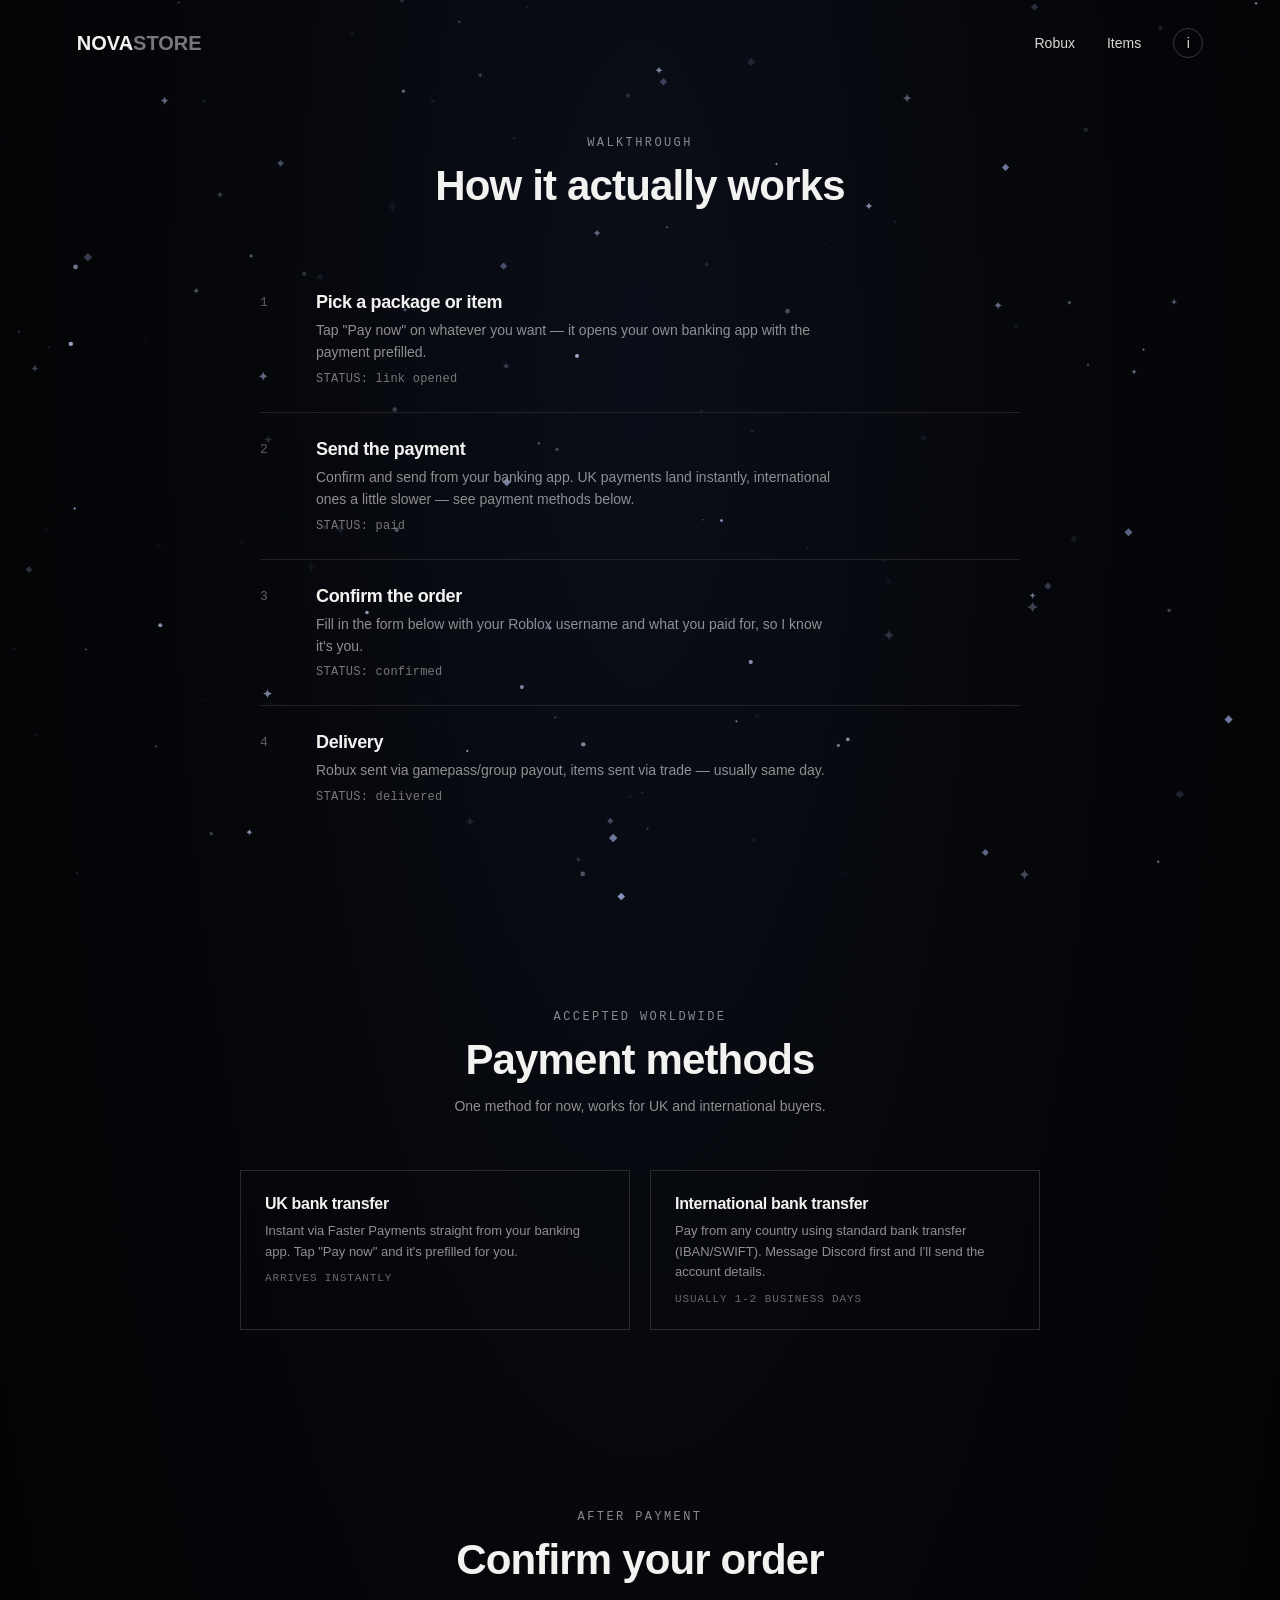
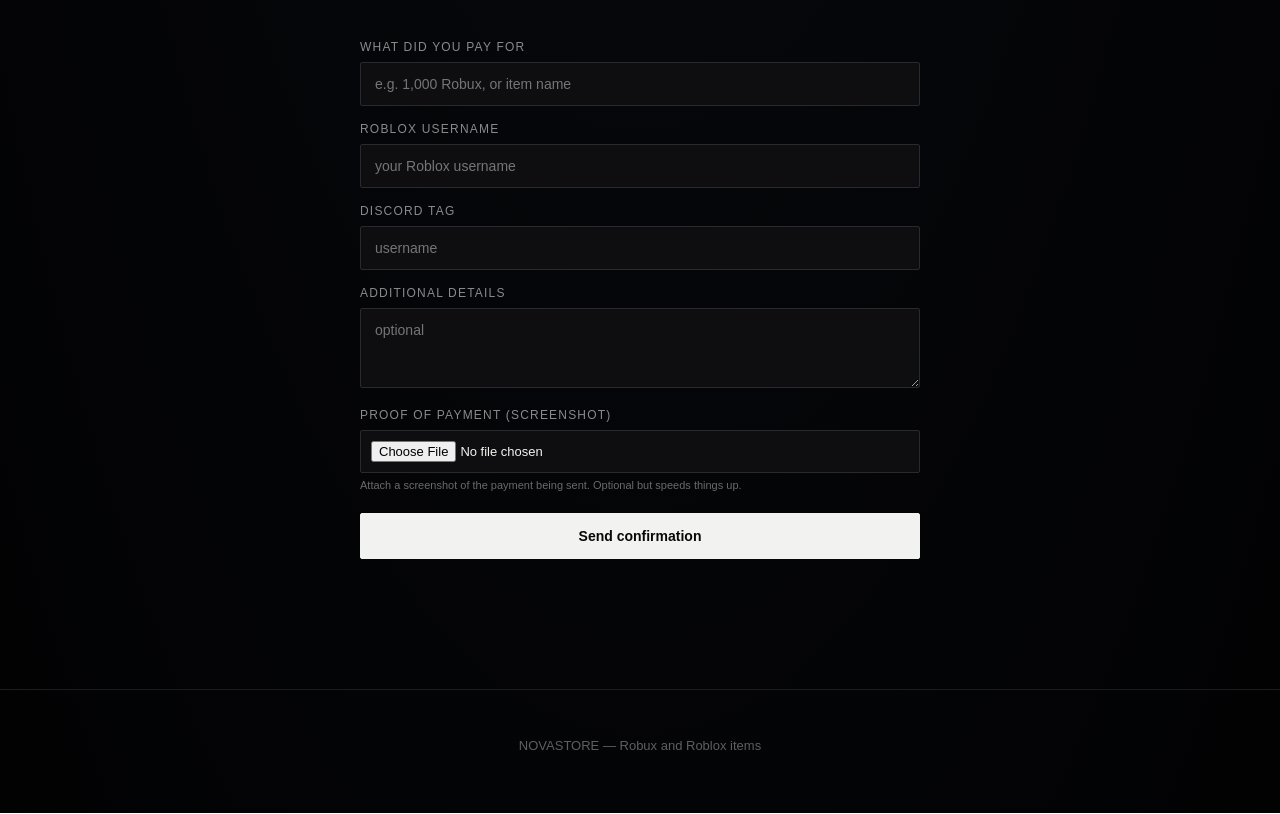
==== info.html @ 6e345270 "Add files via upload" ====
<!DOCTYPE html>
<html lang="en">
<head>
<meta charset="UTF-8">
<meta name="viewport" content="width=device-width, initial-scale=1.0">
<title>Info — NOVA STORE</title>
<link rel="stylesheet" href="style.css">
</head>
<body>

<canvas id="stars"></canvas>

<div class="content">

  <nav>
    <a href="index.html" class="logo">NOVA<span>STORE</span></a>
    <div class="links">
      <a href="robux.html">Robux</a>
      <a href="items.html">Items</a>
      <a href="info.html" class="info-icon" title="How it works & payment info">i</a>
    </div>
  </nav>

  <section id="how" style="padding-top:50px;">
    <div class="section-head">
      <div class="tag mono">Walkthrough</div>
      <h2>How it actually works</h2>
    </div>
    <div class="steps">
      <div class="step">
        <div class="n mono">1</div>
        <div>
          <h3>Pick a package or item</h3>
          <p>Tap "Pay now" on whatever you want — it opens your own banking app with the payment prefilled.</p>
          <div class="stat mono">STATUS: link opened</div>
        </div>
      </div>
      <div class="step">
        <div class="n mono">2</div>
        <div>
          <h3>Send the payment</h3>
          <p>Confirm and send from your banking app. UK payments land instantly, international ones a little slower — see payment methods below.</p>
          <div class="stat mono">STATUS: paid</div>
        </div>
      </div>
      <div class="step">
        <div class="n mono">3</div>
        <div>
          <h3>Confirm the order</h3>
          <p>Fill in the form below with your Roblox username and what you paid for, so I know it's you.</p>
          <div class="stat mono">STATUS: confirmed</div>
        </div>
      </div>
      <div class="step">
        <div class="n mono">4</div>
        <div>
          <h3>Delivery</h3>
          <p>Robux sent via gamepass/group payout, items sent via trade — usually same day.</p>
          <div class="stat mono">STATUS: delivered</div>
        </div>
      </div>
    </div>
  </section>

  <section id="payments">
    <div class="section-head">
      <div class="tag mono">Accepted worldwide</div>
      <h2>Payment methods</h2>
      <p>One method for now, works for UK and international buyers.</p>
    </div>
    <div class="pay-grid">
      <div class="pay-card">
        <h3>UK bank transfer</h3>
        <p>Instant via Faster Payments straight from your banking app. Tap "Pay now" and it's prefilled for you.</p>
        <span class="tagline mono">Arrives instantly</span>
      </div>
      <div class="pay-card">
        <h3>International bank transfer</h3>
        <p>Pay from any country using standard bank transfer (IBAN/SWIFT). Message Discord first and I'll send the account details.</p>
        <span class="tagline mono">Usually 1-2 business days</span>
      </div>
    </div>
  </section>

  <section id="confirm">
    <div class="section-head">
      <div class="tag mono">After payment</div>
      <h2>Confirm your order</h2>
    </div>
    <form id="orderForm">
      <div class="field">
        <label>What did you pay for</label>
        <input type="text" name="purchase" placeholder="e.g. 1,000 Robux, or item name" required>
      </div>
      <div class="field">
        <label>Roblox username</label>
        <input type="text" name="roblox" placeholder="your Roblox username" required>
      </div>
      <div class="field">
        <label>Discord tag</label>
        <input type="text" name="discord" placeholder="username" required>
      </div>
      <div class="field">
        <label>Additional details</label>
        <textarea name="notes" placeholder="optional"></textarea>
      </div>
      <div class="field">
        <label>Proof of payment (screenshot)</label>
        <input type="file" name="proof" accept="image/*">
        <div class="hint">Attach a screenshot of the payment being sent. Optional but speeds things up.</div>
      </div>
      <button type="submit" class="btn btn-primary" style="margin-top:6px;">Send confirmation</button>
      <div class="submit-status mono" id="submitStatus"></div>
    </form>
  </section>

  <footer>
    <div>NOVASTORE — Robux and Roblox items</div>
  </footer>

</div>

<script src="stars.js"></script>
<script>
  const WEBHOOK_URL = "PASTE_YOUR_DISCORD_WEBHOOK_URL_HERE";

  document.getElementById('orderForm').addEventListener('submit', async (e) => {
    e.preventDefault();
    const status = document.getElementById('submitStatus');
    const formEl = e.target;
    const data = Object.fromEntries(new FormData(formEl).entries());
    const fileInput = formEl.querySelector('input[type="file"]');
    const file = fileInput.files[0];

    if (WEBHOOK_URL.includes("PASTE_YOUR")) {
      status.textContent = "Webhook not configured yet — edit WEBHOOK_URL in the script.";
      status.style.color = "#e0a15a";
      return;
    }

    status.textContent = "Sending confirmation...";
    status.style.color = "#8f8f92";

    const embed = {
      embeds: [{
        title: "New order confirmation",
        color: 0xf2f2f0,
        fields: [
          { name: "Purchase", value: data.purchase, inline: true },
          { name: "Roblox username", value: data.roblox, inline: true },
          { name: "Discord", value: data.discord, inline: true },
          { name: "Additional details", value: data.notes || "none" }
        ],
        timestamp: new Date().toISOString()
      }]
    };

    try {
      let res;
      if (file) {
        const payload = new FormData();
        payload.append('payload_json', JSON.stringify(embed));
        payload.append('files[0]', file, file.name);
        res = await fetch(WEBHOOK_URL, { method: "POST", body: payload });
      } else {
        res = await fetch(WEBHOOK_URL, {
          method: "POST",
          headers: { "Content-Type": "application/json" },
          body: JSON.stringify(embed)
        });
      }
      if (res.ok) {
        status.textContent = "Sent — check Discord shortly.";
        status.style.color = "#8fd19e";
        formEl.reset();
      } else {
        status.textContent = "Something went wrong sending the confirmation.";
        status.style.color = "#e08a8a";
      }
    } catch (err) {
      status.textContent = "Network error — try again.";
      status.style.color = "#e08a8a";
    }
  });
</script>
</body>
</html>
---- style.css ----
* { margin:0; padding:0; box-sizing:border-box; }
html { scroll-behavior: smooth; }
body {
  background: radial-gradient(ellipse at 50% 15%, #0a0e18 0%, #050609 50%, #020203 100%);
  color:#f2f2f0;
  font-family:'Inter', -apple-system, BlinkMacSystemFont, sans-serif;
  overflow-x:hidden;
  min-height:100vh;
}
#stars { position:fixed; top:0; left:0; width:100%; height:100%; z-index:0; pointer-events:none; }
.content { position:relative; z-index:1; }

h1,h2,h3 { font-family:'Space Grotesk','Archivo Black',sans-serif; letter-spacing:-0.02em; }
.mono { font-family:'JetBrains Mono', monospace; letter-spacing:0.02em; }

nav {
  display:flex; justify-content:space-between; align-items:center;
  padding:28px 6%; position:relative; z-index:5;
}
.logo { font-size:20px; font-weight:700; text-decoration:none; color:#f2f2f0; }
.logo span { color:#77777a; }
nav .links { display:flex; align-items:center; gap:32px; }
nav .links a { color:#d8d8d6; text-decoration:none; font-size:14px; font-weight:500; }
nav .links a:hover { color:#fff; }
.info-icon {
  width:30px; height:30px; border:1px solid #3a3a3e; border-radius:50%;
  display:flex; align-items:center; justify-content:center;
  color:#a6a6a9; text-decoration:none; font-size:13px; font-family:'Space Grotesk',sans-serif; font-weight:700;
  transition:all .2s ease;
}
.info-icon:hover { border-color:#f2f2f0; color:#f2f2f0; }

.hero {
  min-height:82vh; display:flex; flex-direction:column; justify-content:center; align-items:center;
  text-align:center; padding:0 6%;
}
.hero .eyebrow {
  font-size:12px; color:#8a8a8d; text-transform:uppercase; letter-spacing:0.25em; margin-bottom:24px;
}
.hero h1 {
  font-size:clamp(40px, 8vw, 88px); font-weight:700; line-height:1.02; max-width:960px;
}
.hero h1 .out { -webkit-text-stroke:1.5px #f2f2f0; color:transparent; }
.hero p {
  color:#a6a6a9; font-size:17px; max-width:520px; margin:26px 0 40px; line-height:1.6;
}
.btn-row { display:flex; gap:16px; flex-wrap:wrap; justify-content:center; }
.btn {
  padding:14px 30px; border-radius:2px; font-size:14px; font-weight:600; cursor:pointer;
  text-decoration:none; display:inline-block; transition:all .2s ease; border:none;
}
.btn-primary { background:#f2f2f0; color:#08080a; border:1px solid #f2f2f0; }
.btn-primary:hover { background:transparent; color:#f2f2f0; }
.btn-ghost { background:transparent; color:#f2f2f0; border:1px solid #444448; }
.btn-ghost:hover { border-color:#f2f2f0; }
.btn-small { padding:10px 18px; font-size:13px; width:100%; text-align:center; }

section { padding:90px 6%; }
.section-head { text-align:center; margin-bottom:56px; }
.section-head .tag { font-size:12px; color:#8a8a8d; text-transform:uppercase; letter-spacing:0.2em; }
.section-head h2 { font-size:clamp(28px,4vw,42px); margin-top:12px; }
.section-head p { color:#8f8f92; font-size:14px; margin-top:14px; max-width:480px; margin-left:auto; margin-right:auto; }

/* ---- product cards (Robux + items) ---- */
.pack-grid, .item-grid {
  display:grid; grid-template-columns:repeat(auto-fit, minmax(240px,1fr)); gap:22px;
  max-width:1100px; margin:0 auto;
}
.pcard {
  border:1px solid #26262b; padding:0; position:relative; overflow:hidden;
  background:linear-gradient(180deg, rgba(20,22,30,0.6) 0%, rgba(10,10,13,0.6) 100%);
  display:flex; flex-direction:column; transition:border-color .2s ease, transform .2s ease;
}
.pcard:hover { border-color:#4a4a52; transform:translateY(-2px); }
.pcard.featured { border-color:#f2f2f0; }
.pcard .badge {
  position:absolute; top:14px; left:14px; background:#f2f2f0; color:#08080a; z-index:2;
  font-size:10px; font-weight:700; padding:3px 9px; letter-spacing:0.05em; border-radius:2px;
}
.pcard .icon-wrap {
  height:110px; display:flex; align-items:center; justify-content:center;
  background:
    radial-gradient(ellipse at 50% 0%, rgba(120,150,255,0.14) 0%, transparent 70%),
    repeating-linear-gradient(135deg, rgba(255,255,255,0.02) 0px, rgba(255,255,255,0.02) 1px, transparent 1px, transparent 12px);
  border-bottom:1px solid #26262b;
}
.pcard .icon-wrap svg { width:44px; height:44px; opacity:0.92; }
.pcard.is-out .icon-wrap svg { opacity:0.3; }
.pcard.is-out { filter:grayscale(0.6); }
.pcard-body { padding:22px 22px 24px; display:flex; flex-direction:column; gap:12px; flex:1; }
.pcard h3 { font-size:19px; }
.pcard .price { font-size:24px; }
.pcard .price small { font-size:12px; color:#8f8f92; font-weight:400; }
.pcard .note { color:#8f8f92; font-size:12px; line-height:1.5; }
.pcard .desc { color:#8f8f92; font-size:13px; line-height:1.5; }

.stock { font-size:10px; text-transform:uppercase; letter-spacing:0.08em; padding:4px 9px; border-radius:2px; display:inline-block; width:fit-content; font-weight:600; }
.stock.in { color:#8fd19e; background:rgba(60,120,75,0.15); border:1px solid rgba(60,120,75,0.4); }
.stock.low { color:#e0c15a; background:rgba(120,105,50,0.15); border:1px solid rgba(120,105,50,0.4); }
.stock.out { color:#8a8a8d; background:rgba(60,60,64,0.15); border:1px solid #3a3a3e; }

/* ---- supported games (homepage) ---- */
.game-strip { max-width:900px; margin:0 auto; display:flex; justify-content:center; }
.game-chip {
  display:flex; align-items:center; gap:14px; border:1px solid #26262b; padding:18px 26px;
  background:rgba(14,14,17,0.6);
}
.game-chip .dot { width:8px; height:8px; border-radius:50%; background:#8fd19e; box-shadow:0 0 8px rgba(143,209,158,0.6); }
.game-chip h3 { font-size:16px; font-weight:600; }
.game-chip p { color:#77777a; font-size:12px; margin-top:2px; }

.steps { max-width:760px; margin:0 auto; }
.step {
  display:flex; gap:24px; padding:26px 0; border-bottom:1px solid #232326;
}
.step:last-child { border-bottom:none; }
.step .n { font-size:13px; color:#5f5f63; min-width:32px; padding-top:3px; }
.step h3 { font-size:18px; margin-bottom:6px; }
.step p { color:#8f8f92; font-size:14px; line-height:1.6; max-width:520px; }
.step .stat { margin-top:8px; font-size:12px; color:#77777a; }

.pay-grid {
  display:grid; grid-template-columns:repeat(auto-fit, minmax(240px,1fr)); gap:20px;
  max-width:800px; margin:0 auto;
}
.pay-card { border:1px solid #2a2a2e; padding:24px; }
.pay-card h3 { font-size:16px; margin-bottom:8px; }
.pay-card p { color:#8f8f92; font-size:13px; line-height:1.6; }
.pay-card .tagline { font-size:11px; color:#6a6a6d; text-transform:uppercase; letter-spacing:0.08em; margin-top:10px; display:block; }

form {
  max-width:560px; margin:0 auto; display:flex; flex-direction:column; gap:16px;
}
.field label {
  display:block; font-size:12px; color:#8a8a8d; text-transform:uppercase;
  letter-spacing:0.1em; margin-bottom:8px;
}
input, select, textarea {
  width:100%; background:#0e0e10; border:1px solid #2a2a2e; color:#f2f2f0;
  padding:13px 14px; font-size:14px; font-family:inherit; border-radius:2px;
}
input:focus, select:focus, textarea:focus { outline:none; border-color:#f2f2f0; }
textarea { resize:vertical; min-height:80px; }
.submit-status { font-size:13px; margin-top:6px; min-height:18px; }
input[type="file"] { padding:10px; font-size:13px; }
.field .hint { font-size:11px; color:#6a6a6d; margin-top:6px; }

footer {
  text-align:center; padding:48px 6% 60px; color:#5f5f63; font-size:13px; border-top:1px solid #1c1c1f;
}
footer a { color:#8a8a8d; text-decoration:none; }

@media (max-width:640px) {
  nav .links { gap:16px; }
  nav .links a { font-size:13px; }
  section { padding:64px 6%; }
}
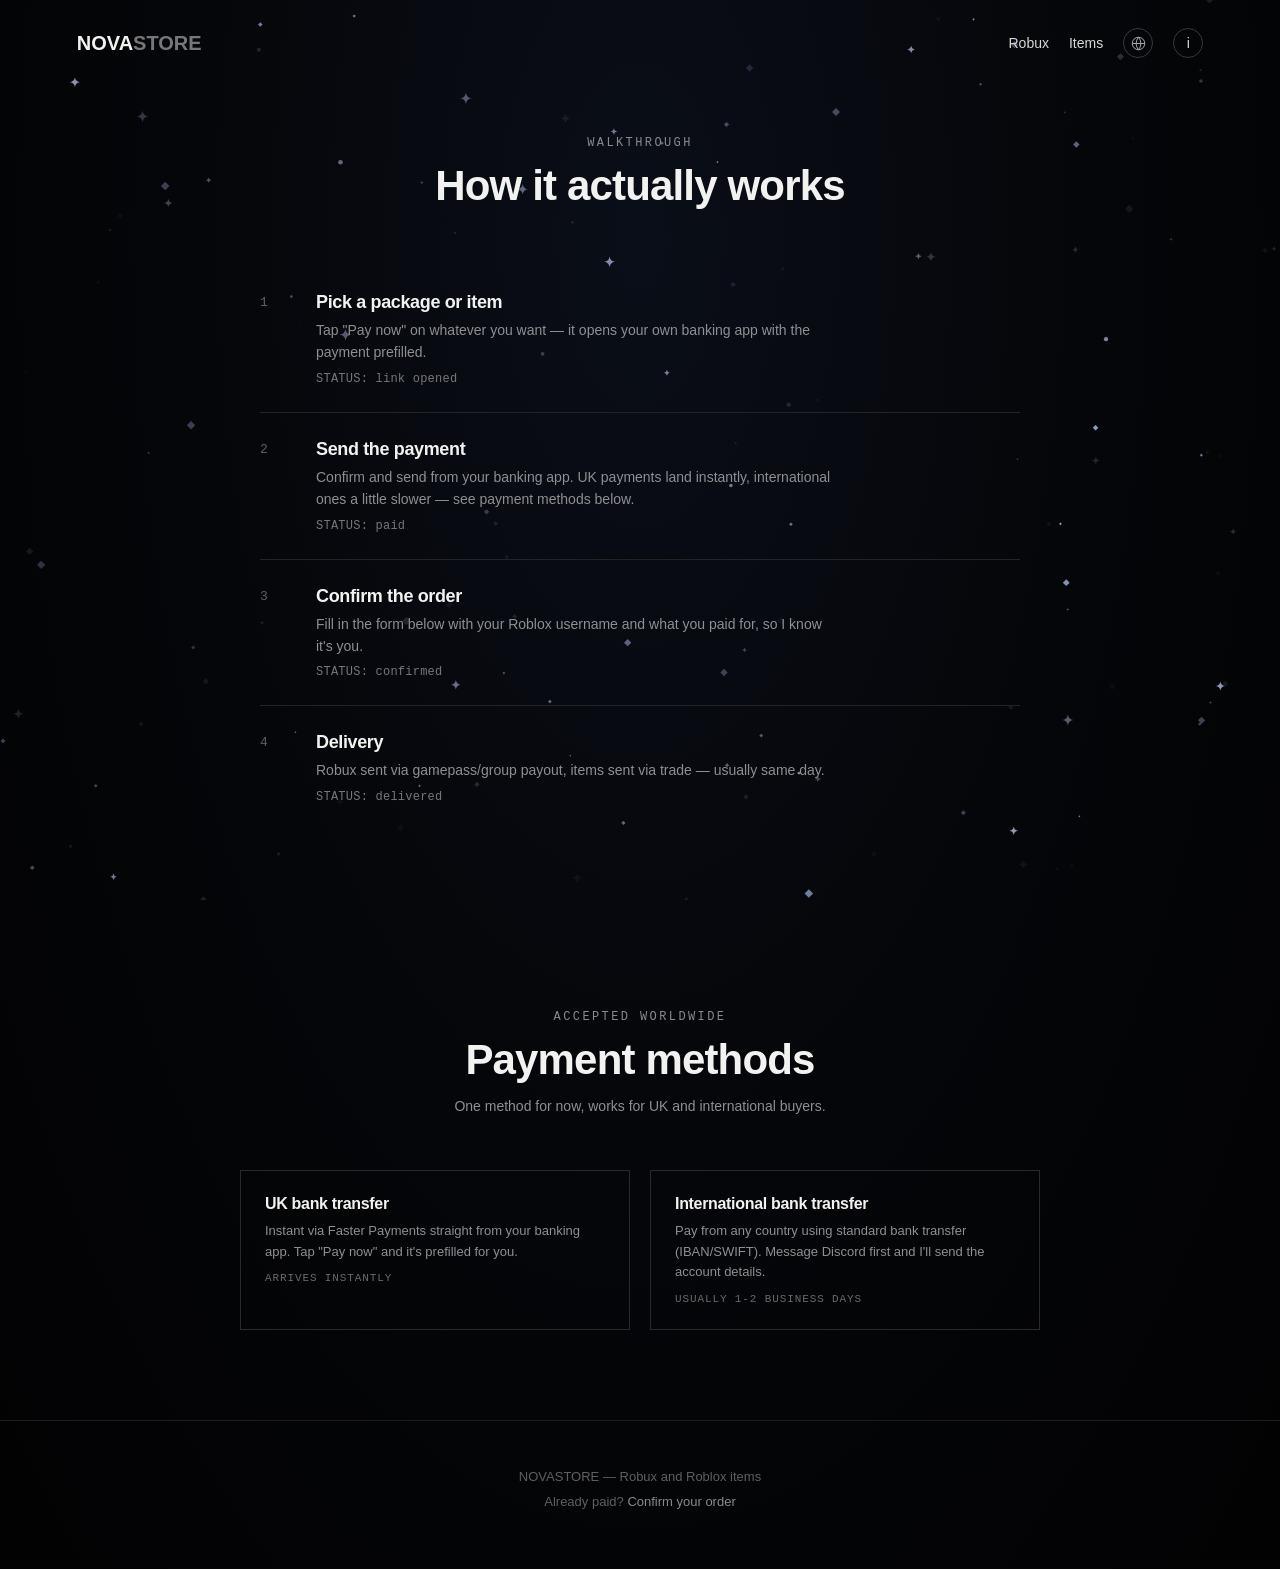
==== commit 10bf3ccd: "Add files via upload" ====
--- a/info.html
+++ b/info.html
@@ -17,9 +17,26 @@
     <div class="links">
       <a href="robux.html">Robux</a>
       <a href="items.html">Items</a>
+      <div class="lang-wrap">
+        <button class="lang-btn" onclick="toggleLangMenu()" title="Change language">
+          <svg viewBox="0 0 24 24" fill="none" stroke="currentColor" stroke-width="1.6"><circle cx="12" cy="12" r="10"/><path d="M2 12h20M12 2a15 15 0 0 1 0 20M12 2a15 15 0 0 0 0 20"/></svg>
+        </button>
+        <div class="lang-menu" id="langMenu">
+          <button onclick="setLanguage('en')">English</button>
+          <button onclick="setLanguage('es')">Español</button>
+          <button onclick="setLanguage('fr')">Français</button>
+          <button onclick="setLanguage('de')">Deutsch</button>
+          <button onclick="setLanguage('pt')">Português</button>
+          <button onclick="setLanguage('ar')">العربية</button>
+          <button onclick="setLanguage('hi')">हिन्दी</button>
+          <button onclick="setLanguage('zh-CN')">中文</button>
+          <button onclick="setLanguage('ja')">日本語</button>
+        </div>
+      </div>
       <a href="info.html" class="info-icon" title="How it works & payment info">i</a>
     </div>
   </nav>
+  <div id="google_translate_element"></div>
 
   <section id="how" style="padding-top:50px;">
     <div class="section-head">
@@ -82,106 +99,15 @@
     </div>
   </section>
 
-  <section id="confirm">
-    <div class="section-head">
-      <div class="tag mono">After payment</div>
-      <h2>Confirm your order</h2>
-    </div>
-    <form id="orderForm">
-      <div class="field">
-        <label>What did you pay for</label>
-        <input type="text" name="purchase" placeholder="e.g. 1,000 Robux, or item name" required>
-      </div>
-      <div class="field">
-        <label>Roblox username</label>
-        <input type="text" name="roblox" placeholder="your Roblox username" required>
-      </div>
-      <div class="field">
-        <label>Discord tag</label>
-        <input type="text" name="discord" placeholder="username" required>
-      </div>
-      <div class="field">
-        <label>Additional details</label>
-        <textarea name="notes" placeholder="optional"></textarea>
-      </div>
-      <div class="field">
-        <label>Proof of payment (screenshot)</label>
-        <input type="file" name="proof" accept="image/*">
-        <div class="hint">Attach a screenshot of the payment being sent. Optional but speeds things up.</div>
-      </div>
-      <button type="submit" class="btn btn-primary" style="margin-top:6px;">Send confirmation</button>
-      <div class="submit-status mono" id="submitStatus"></div>
-    </form>
-  </section>
-
   <footer>
     <div>NOVASTORE — Robux and Roblox items</div>
+    <div style="margin-top:10px;">Already paid? <a href="order.html">Confirm your order</a></div>
   </footer>
 
 </div>
 
 <script src="stars.js"></script>
-<script>
-  const WEBHOOK_URL = "PASTE_YOUR_DISCORD_WEBHOOK_URL_HERE";
-
-  document.getElementById('orderForm').addEventListener('submit', async (e) => {
-    e.preventDefault();
-    const status = document.getElementById('submitStatus');
-    const formEl = e.target;
-    const data = Object.fromEntries(new FormData(formEl).entries());
-    const fileInput = formEl.querySelector('input[type="file"]');
-    const file = fileInput.files[0];
-
-    if (WEBHOOK_URL.includes("PASTE_YOUR")) {
-      status.textContent = "Webhook not configured yet — edit WEBHOOK_URL in the script.";
-      status.style.color = "#e0a15a";
-      return;
-    }
-
-    status.textContent = "Sending confirmation...";
-    status.style.color = "#8f8f92";
-
-    const embed = {
-      embeds: [{
-        title: "New order confirmation",
-        color: 0xf2f2f0,
-        fields: [
-          { name: "Purchase", value: data.purchase, inline: true },
-          { name: "Roblox username", value: data.roblox, inline: true },
-          { name: "Discord", value: data.discord, inline: true },
-          { name: "Additional details", value: data.notes || "none" }
-        ],
-        timestamp: new Date().toISOString()
-      }]
-    };
-
-    try {
-      let res;
-      if (file) {
-        const payload = new FormData();
-        payload.append('payload_json', JSON.stringify(embed));
-        payload.append('files[0]', file, file.name);
-        res = await fetch(WEBHOOK_URL, { method: "POST", body: payload });
-      } else {
-        res = await fetch(WEBHOOK_URL, {
-          method: "POST",
-          headers: { "Content-Type": "application/json" },
-          body: JSON.stringify(embed)
-        });
-      }
-      if (res.ok) {
-        status.textContent = "Sent — check Discord shortly.";
-        status.style.color = "#8fd19e";
-        formEl.reset();
-      } else {
-        status.textContent = "Something went wrong sending the confirmation.";
-        status.style.color = "#e08a8a";
-      }
-    } catch (err) {
-      status.textContent = "Network error — try again.";
-      status.style.color = "#e08a8a";
-    }
-  });
-</script>
+<script src="translate.js"></script>
+<script src="//translate.google.com/translate_a/element.js?cb=googleTranslateInit"></script>
 </body>
 </html>
--- a/style.css
+++ b/style.css
@@ -19,16 +19,38 @@
 }
 .logo { font-size:20px; font-weight:700; text-decoration:none; color:#f2f2f0; }
 .logo span { color:#77777a; }
-nav .links { display:flex; align-items:center; gap:32px; }
+nav .links { display:flex; align-items:center; gap:20px; }
 nav .links a { color:#d8d8d6; text-decoration:none; font-size:14px; font-weight:500; }
 nav .links a:hover { color:#fff; }
 .info-icon {
   width:30px; height:30px; border:1px solid #3a3a3e; border-radius:50%;
   display:flex; align-items:center; justify-content:center;
   color:#a6a6a9; text-decoration:none; font-size:13px; font-family:'Space Grotesk',sans-serif; font-weight:700;
-  transition:all .2s ease;
+  transition:all .2s ease; cursor:pointer; background:none;
 }
 .info-icon:hover { border-color:#f2f2f0; color:#f2f2f0; }
+
+/* ---- language switcher ---- */
+.lang-wrap { position:relative; }
+.lang-btn {
+  width:30px; height:30px; border:1px solid #3a3a3e; border-radius:50%;
+  display:flex; align-items:center; justify-content:center;
+  color:#a6a6a9; background:none; cursor:pointer; transition:all .2s ease;
+}
+.lang-btn:hover { border-color:#f2f2f0; color:#f2f2f0; }
+.lang-btn svg { width:15px; height:15px; }
+.lang-menu {
+  position:absolute; top:38px; right:0; background:#0c0c0f; border:1px solid #2a2a2e;
+  min-width:150px; display:none; flex-direction:column; z-index:20; border-radius:2px;
+  box-shadow:0 8px 24px rgba(0,0,0,0.5);
+}
+.lang-menu.open { display:flex; }
+.lang-menu button {
+  background:none; border:none; color:#d8d8d6; text-align:left; padding:11px 16px;
+  font-size:13px; cursor:pointer; font-family:inherit;
+}
+.lang-menu button:hover { background:#18181b; color:#fff; }
+#google_translate_element { display:none; }
 
 .hero {
   min-height:82vh; display:flex; flex-direction:column; justify-content:center; align-items:center;
@@ -99,6 +121,42 @@
 .stock.low { color:#e0c15a; background:rgba(120,105,50,0.15); border:1px solid rgba(120,105,50,0.4); }
 .stock.out { color:#8a8a8d; background:rgba(60,60,64,0.15); border:1px solid #3a3a3e; }
 
+.discount-ribbon {
+  position:absolute; top:14px; right:14px; z-index:2;
+  background:#1e3a24; color:#8fd19e; border:1px solid #3a6b45;
+  font-size:11px; font-weight:700; padding:4px 9px; border-radius:2px;
+}
+
+/* ---- payment method selector ---- */
+.paymethod-row { display:flex; gap:6px; flex-wrap:wrap; }
+.paymethod-pill {
+  position:relative; flex:1; min-width:80px; border:1px solid #2a2a2e; background:#0e0e10;
+  color:#a6a6a9; font-size:11px; padding:8px 6px; text-align:center; cursor:pointer;
+  border-radius:2px; transition:all .15s ease;
+}
+.paymethod-pill.selected { border-color:#f2f2f0; color:#f2f2f0; background:#1a1a1d; }
+.paymethod-pill .rec {
+  position:absolute; top:-8px; left:50%; transform:translateX(-50%);
+  background:#f2f2f0; color:#08080a; font-size:8px; font-weight:700; padding:1px 5px; border-radius:2px; white-space:nowrap;
+}
+
+.required { color:#e08a8a; margin-left:3px; }
+
+/* ---- order ticket ---- */
+.ticket {
+  max-width:460px; margin:0 auto; border:1px solid #2a2a2e; padding:24px; display:none;
+  background:rgba(14,14,17,0.7);
+}
+.ticket.show { display:block; }
+.ticket .row { display:flex; align-items:center; gap:12px; margin-bottom:4px; }
+.ticket .dot { width:10px; height:10px; border-radius:50%; flex-shrink:0; }
+.ticket .dot.orange { background:#e0a15a; box-shadow:0 0 8px rgba(224,161,90,0.6); }
+.ticket .dot.yellow { background:#e0c15a; box-shadow:0 0 8px rgba(224,193,90,0.6); }
+.ticket .dot.green { background:#8fd19e; box-shadow:0 0 8px rgba(143,209,158,0.6); }
+.ticket h3 { font-size:15px; }
+.ticket p { color:#8f8f92; font-size:13px; line-height:1.6; margin-top:8px; }
+.ticket .oid { font-size:11px; color:#5f5f63; margin-top:14px; }
+
 /* ---- supported games (homepage) ---- */
 .game-strip { max-width:900px; margin:0 auto; display:flex; justify-content:center; }
 .game-chip {
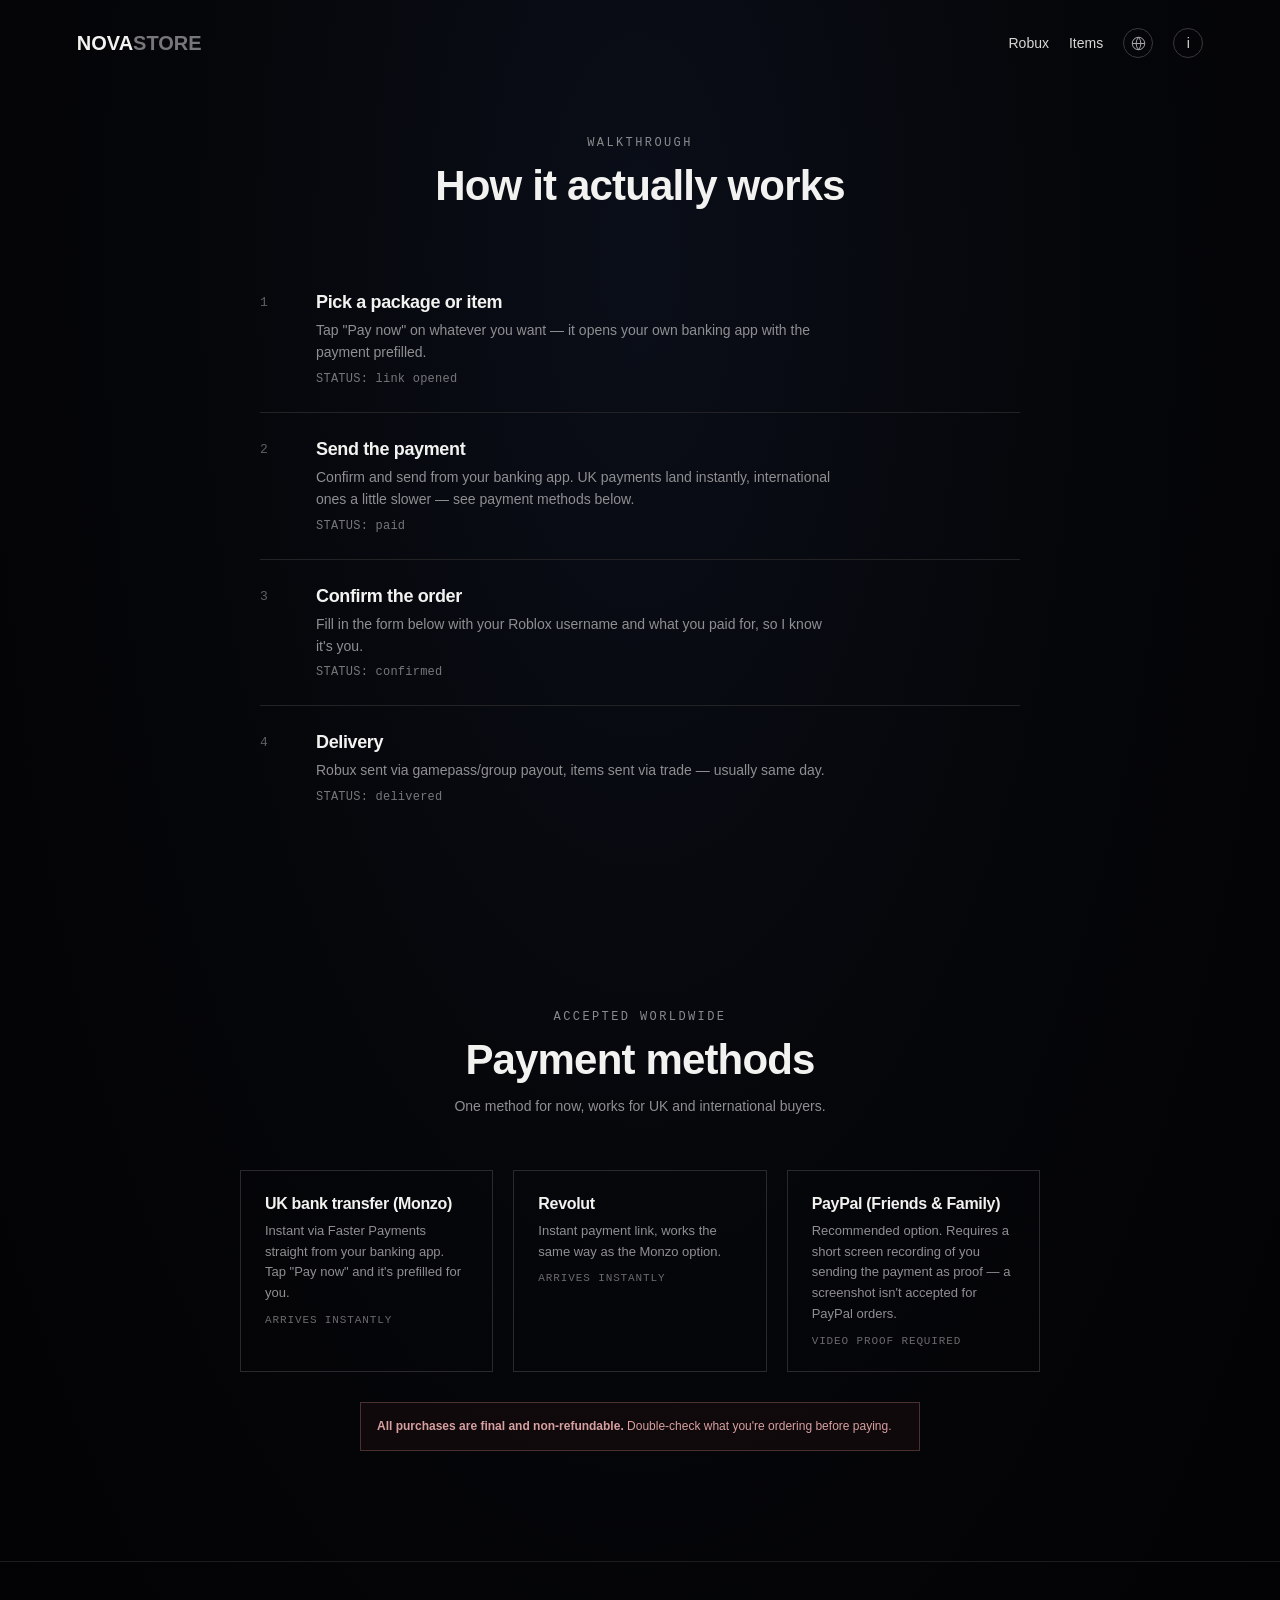
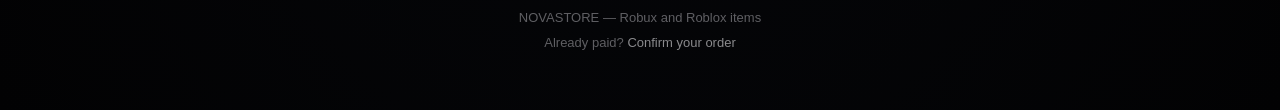
==== commit eac9f2a2: "Add files via upload" ====
--- a/info.html
+++ b/info.html
@@ -87,15 +87,24 @@
     </div>
     <div class="pay-grid">
       <div class="pay-card">
-        <h3>UK bank transfer</h3>
+        <h3>UK bank transfer (Monzo)</h3>
         <p>Instant via Faster Payments straight from your banking app. Tap "Pay now" and it's prefilled for you.</p>
         <span class="tagline mono">Arrives instantly</span>
       </div>
       <div class="pay-card">
-        <h3>International bank transfer</h3>
-        <p>Pay from any country using standard bank transfer (IBAN/SWIFT). Message Discord first and I'll send the account details.</p>
-        <span class="tagline mono">Usually 1-2 business days</span>
+        <h3>Revolut</h3>
+        <p>Instant payment link, works the same way as the Monzo option.</p>
+        <span class="tagline mono">Arrives instantly</span>
       </div>
+      <div class="pay-card">
+        <h3>PayPal (Friends & Family)</h3>
+        <p>Recommended option. Requires a short screen recording of you sending the payment as proof — a screenshot isn't accepted for PayPal orders.</p>
+        <span class="tagline mono">Video proof required</span>
+      </div>
+    </div>
+
+    <div class="disclaimer" style="margin-top:30px;">
+      <strong>All purchases are final and non-refundable.</strong> Double-check what you're ordering before paying.
     </div>
   </section>
 
--- a/style.css
+++ b/style.css
@@ -50,7 +50,28 @@
   font-size:13px; cursor:pointer; font-family:inherit;
 }
 .lang-menu button:hover { background:#18181b; color:#fff; }
-#google_translate_element { display:none; }
+#google_translate_element { position:absolute; top:0; left:0; width:1px; height:1px; overflow:hidden; opacity:0.01; pointer-events:none; }
+body { top:0 !important; }
+.goog-te-banner-frame { display:none !important; }
+
+/* ---- purchase banner (shown after clicking Pay now) ---- */
+.purchase-banner {
+  position:fixed; bottom:0; left:0; right:0; z-index:50;
+  background:#0c0c0f; border-top:1px solid #2a2a2e; padding:20px 6%;
+  display:none; flex-direction:column; gap:10px; align-items:center; text-align:center;
+  box-shadow:0 -8px 30px rgba(0,0,0,0.5);
+}
+.purchase-banner.show { display:flex; }
+.purchase-banner .code {
+  font-size:22px; font-weight:700; letter-spacing:0.05em; color:#f2f2f0;
+}
+.purchase-banner .note { color:#8f8f92; font-size:12px; max-width:480px; line-height:1.5; }
+.purchase-banner .warn { color:#e0a15a; font-size:12px; max-width:480px; line-height:1.5; }
+
+.disclaimer {
+  max-width:560px; margin:0 auto 20px; padding:14px 16px; border:1px solid #4a3030;
+  background:rgba(120,50,50,0.1); color:#d8a0a0; font-size:12px; line-height:1.6;
+}
 
 .hero {
   min-height:82vh; display:flex; flex-direction:column; justify-content:center; align-items:center;
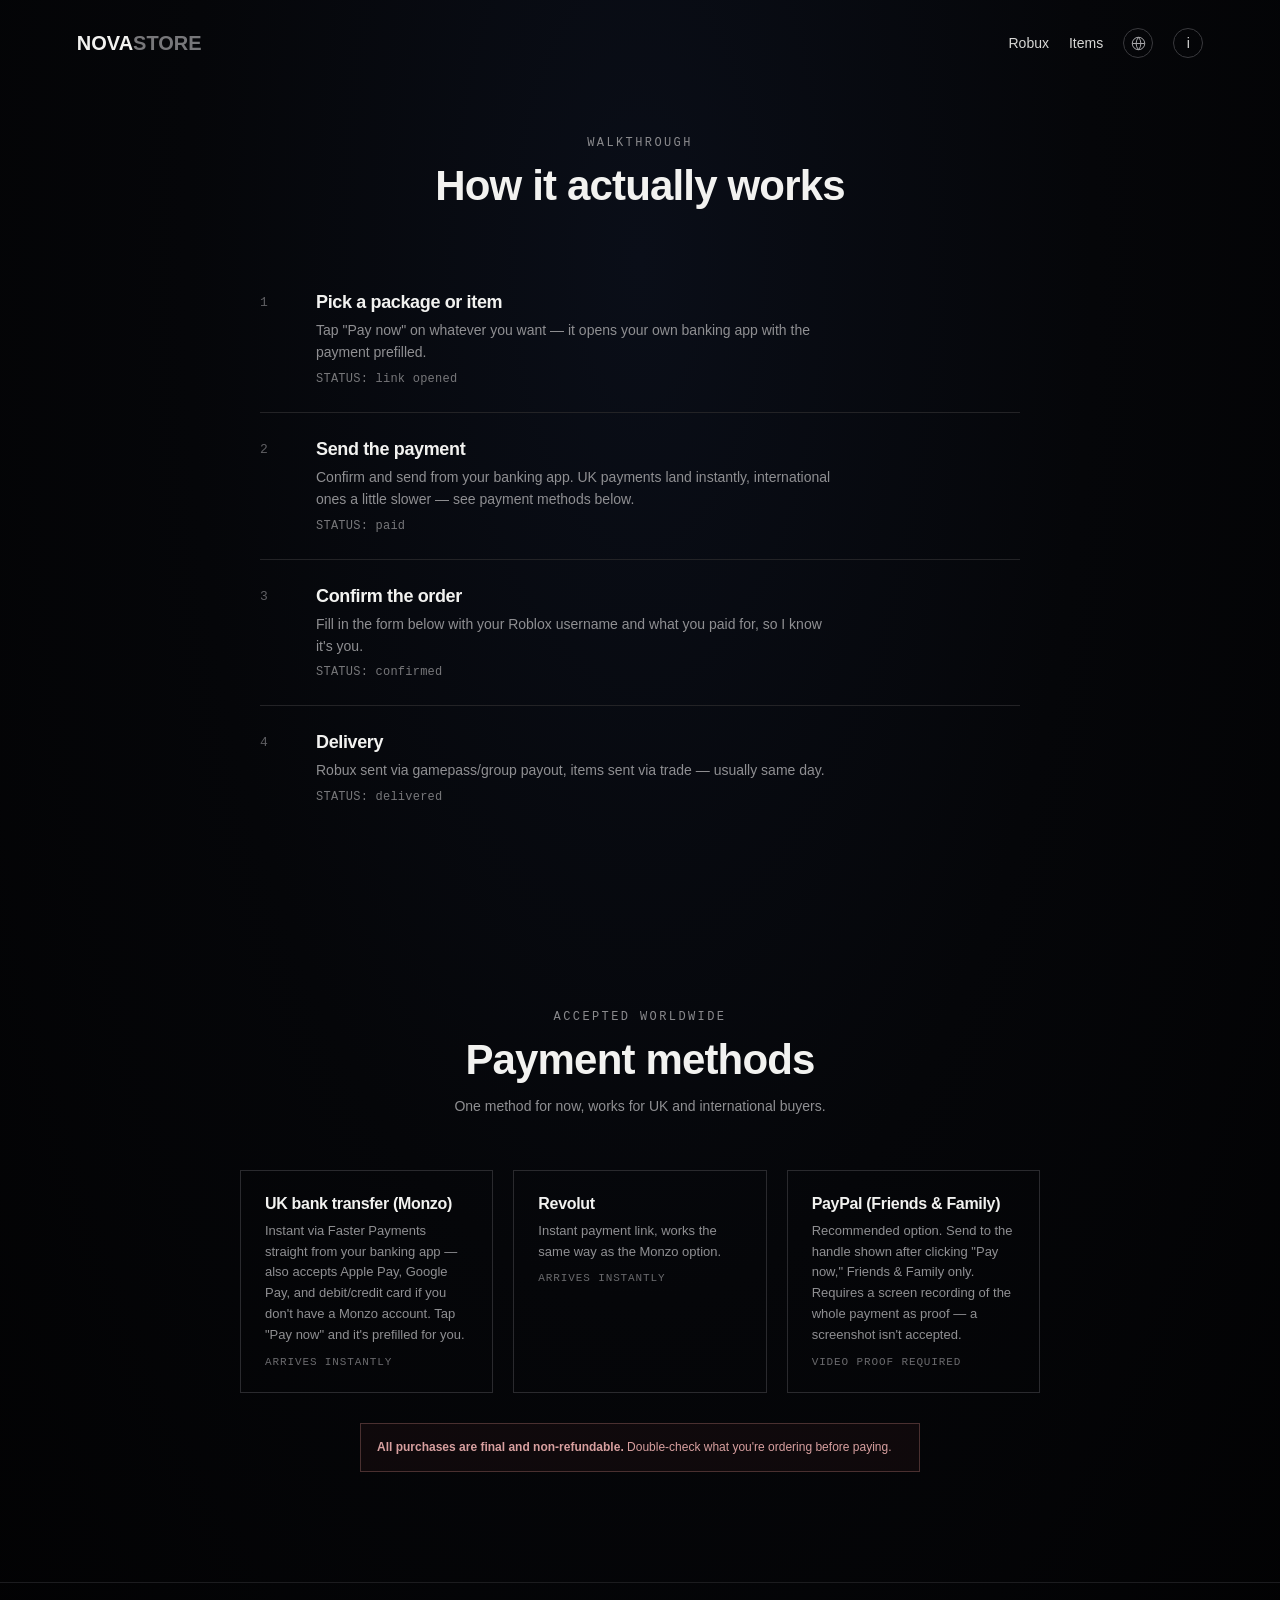
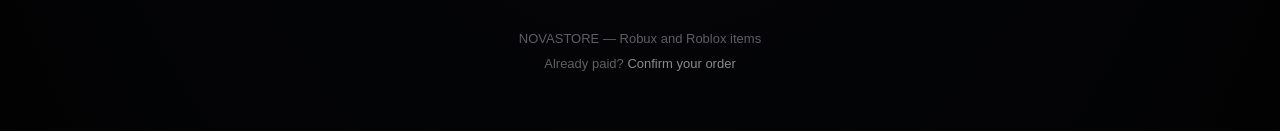
==== commit 6ac5ce11: "Add files via upload" ====
--- a/info.html
+++ b/info.html
@@ -88,7 +88,7 @@
     <div class="pay-grid">
       <div class="pay-card">
         <h3>UK bank transfer (Monzo)</h3>
-        <p>Instant via Faster Payments straight from your banking app. Tap "Pay now" and it's prefilled for you.</p>
+        <p>Instant via Faster Payments straight from your banking app — also accepts Apple Pay, Google Pay, and debit/credit card if you don't have a Monzo account. Tap "Pay now" and it's prefilled for you.</p>
         <span class="tagline mono">Arrives instantly</span>
       </div>
       <div class="pay-card">
@@ -98,7 +98,7 @@
       </div>
       <div class="pay-card">
         <h3>PayPal (Friends & Family)</h3>
-        <p>Recommended option. Requires a short screen recording of you sending the payment as proof — a screenshot isn't accepted for PayPal orders.</p>
+        <p>Recommended option. Send to the handle shown after clicking "Pay now," Friends & Family only. Requires a screen recording of the whole payment as proof — a screenshot isn't accepted.</p>
         <span class="tagline mono">Video proof required</span>
       </div>
     </div>
